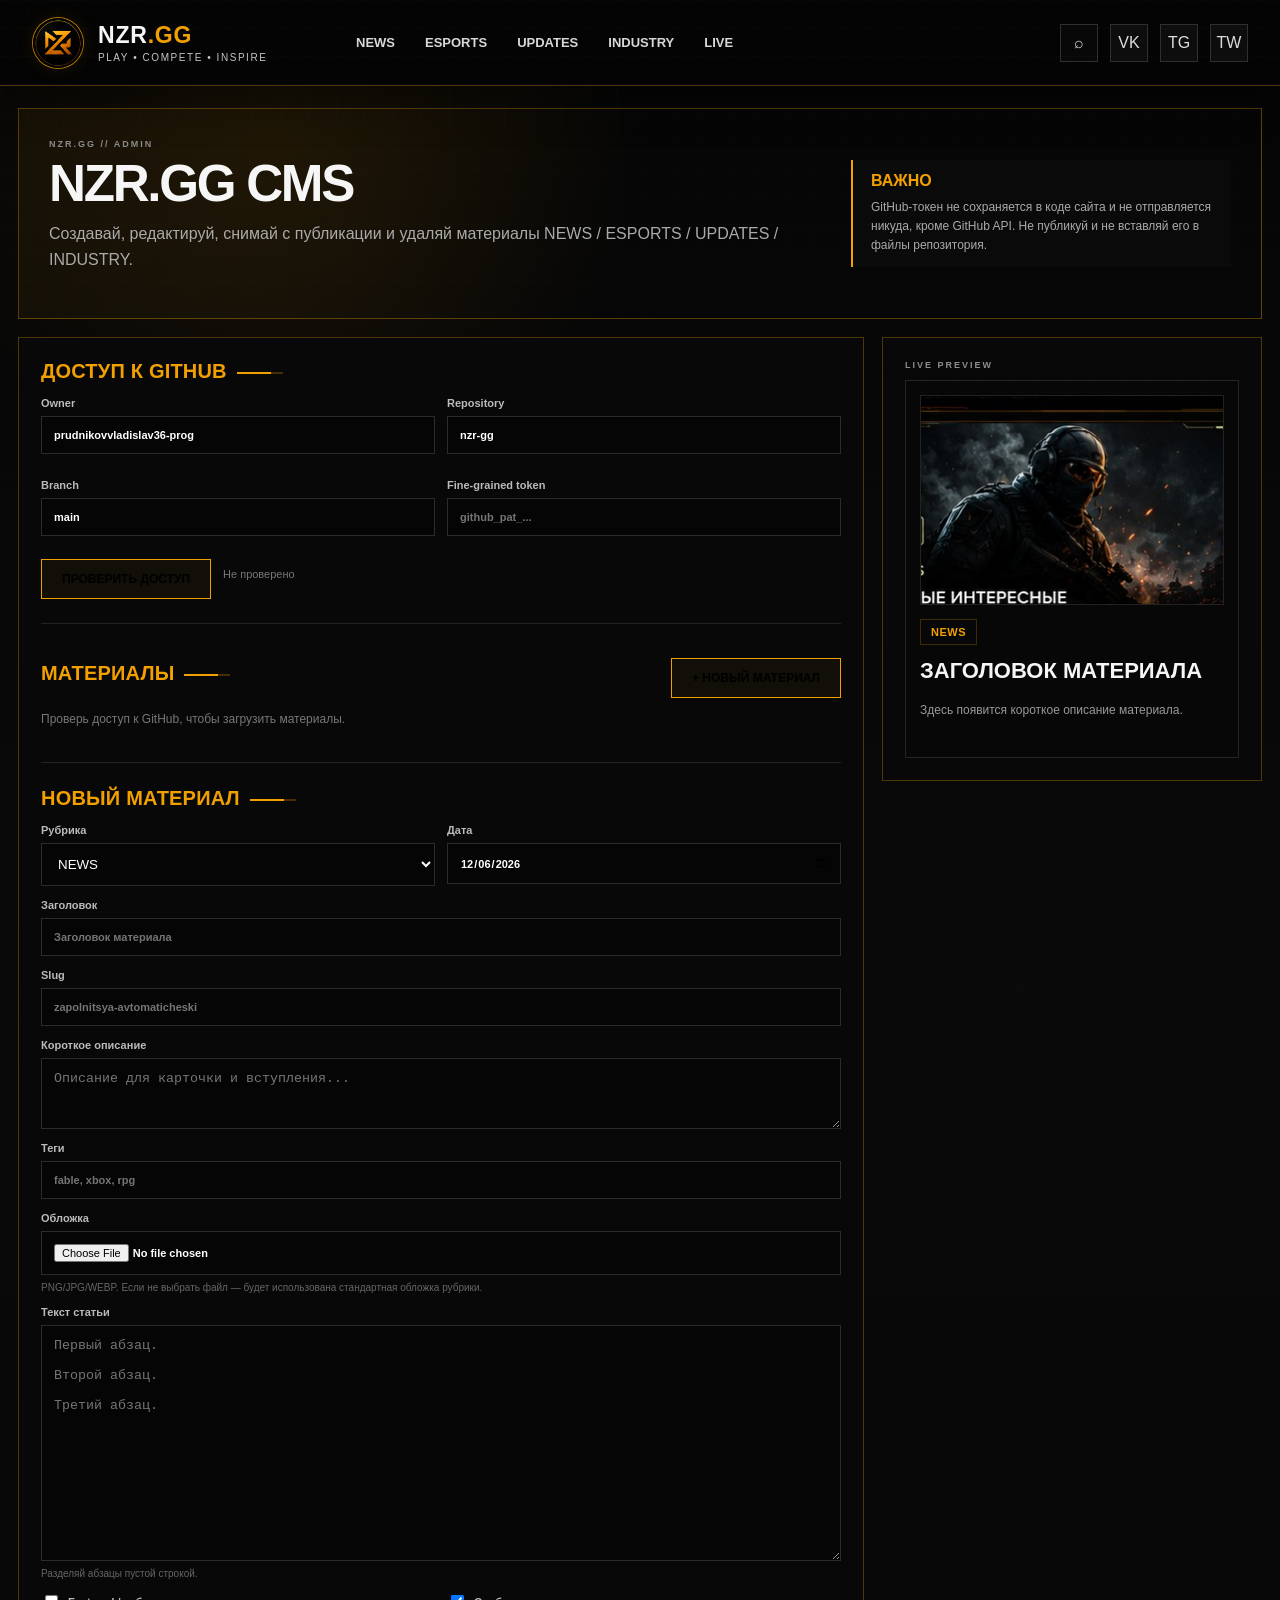
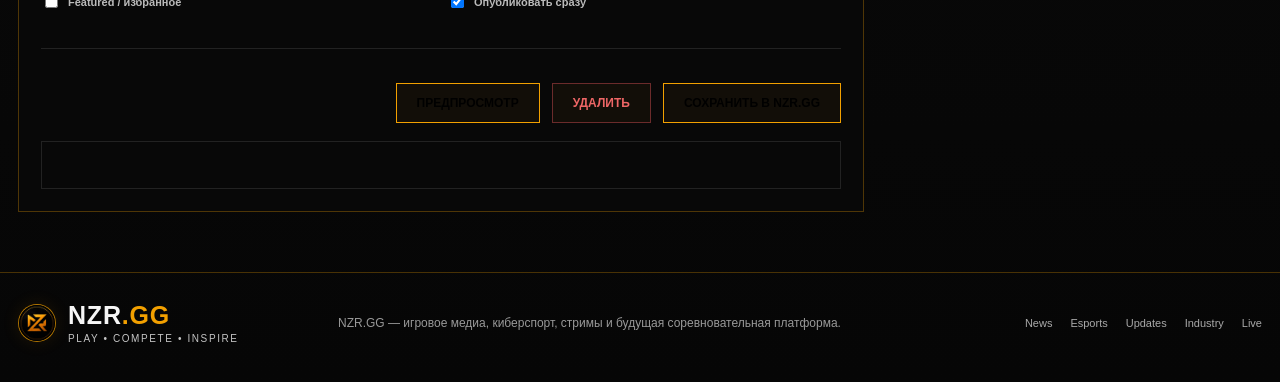
==== admin/index.html @ 124fdd37 "nzr-gg-site-v1.0" ====
<!doctype html>
<html lang="ru">
<head>
  <meta charset="utf-8">
  <meta name="viewport" content="width=device-width,initial-scale=1">
  <meta name="theme-color" content="#090909">
  <meta name="robots" content="noindex,nofollow">
  <title>NZR.GG Admin</title>
  <link rel="stylesheet" href="../styles.css?v=100">
</head>
<body class="admin-page" data-base=".." data-boot="site.js,admin.js">
  <div data-site-header></div>

  <main class="admin-shell shell">
    <section class="admin-hero">
      <div>
        <span class="eyebrow">NZR.GG // ADMIN</span>
        <h1>NZR.GG CMS</h1>
        <p>Создавай, редактируй, снимай с публикации и удаляй материалы NEWS / ESPORTS / UPDATES / INDUSTRY.</p>
      </div>
      <div class="admin-security">
        <strong>ВАЖНО</strong>
        <p>GitHub-токен не сохраняется в коде сайта и не отправляется никуда, кроме GitHub API. Не публикуй и не вставляй его в файлы репозитория.</p>
      </div>
    </section>

    <section class="admin-grid">
      <form class="admin-form" id="publishForm">
        <div class="admin-section">
          <div class="section-head"><h2>ДОСТУП К GITHUB</h2></div>
          <div class="form-grid cols-2">
            <label>Owner
              <input id="repoOwner" value="prudnikovvladislav36-prog" required>
            </label>
            <label>Repository
              <input id="repoName" value="nzr-gg" required>
            </label>
            <label>Branch
              <input id="repoBranch" value="main" required>
            </label>
            <label>Fine-grained token
              <input id="githubToken" type="password" autocomplete="off" placeholder="github_pat_..." required>
            </label>
          </div>
          <div class="admin-actions">
            <button type="button" class="btn" id="checkGithub">Проверить доступ</button>
            <span class="admin-status" id="githubStatus">Не проверено</span>
          </div>
        </div>

        <div class="admin-section admin-library" id="adminLibrary">
          <div class="section-head"><h2>МАТЕРИАЛЫ</h2><button type="button" class="btn" id="newArticle">+ Новый материал</button></div>
          <div class="cms-list" id="cmsList"><p class="cms-empty">Проверь доступ к GitHub, чтобы загрузить материалы.</p></div>
        </div>

        <div class="admin-section">
          <div class="section-head"><h2 id="editorHeading">НОВЫЙ МАТЕРИАЛ</h2><span class="admin-status" id="editStatus"></span></div>
          <div class="form-grid cols-2">
            <label>Рубрика
              <select id="category">
                <option value="news">NEWS</option>
                <option value="esports">ESPORTS</option>
                <option value="updates">UPDATES</option>
                <option value="industry">INDUSTRY</option>
              </select>
            </label>
            <label>Дата
              <input id="date" type="date" required>
            </label>
          </div>

          <label>Заголовок
            <input id="title" maxlength="180" placeholder="Заголовок материала" required>
          </label>

          <label>Slug
            <input id="slug" pattern="[a-z0-9-]+" placeholder="zapolnitsya-avtomaticheski" required>
          </label>

          <label>Короткое описание
            <textarea id="excerpt" rows="3" maxlength="420" placeholder="Описание для карточки и вступления..." required></textarea>
          </label>

          <label>Теги
            <input id="tags" placeholder="fable, xbox, rpg">
          </label>

          <label>Обложка
            <input id="cover" type="file" accept="image/png,image/jpeg,image/webp">
            <small>PNG/JPG/WEBP. Если не выбрать файл — будет использована стандартная обложка рубрики.</small>
          </label>

          <label>Текст статьи
            <textarea id="body" rows="14" placeholder="Первый абзац.

Второй абзац.

Третий абзац." required></textarea>
            <small>Разделяй абзацы пустой строкой.</small>
          </label>

          <div class="form-grid cols-2">
            <label class="check-label"><input id="featured" type="checkbox"> Featured / избранное</label>
            <label class="check-label"><input id="published" type="checkbox" checked> Опубликовать сразу</label>
          </div>
        </div>

        <div class="admin-actions publish-actions">
          <button type="button" class="btn" id="previewBtn">Предпросмотр</button>
          <button type="button" class="btn danger" id="deleteArticle" hidden>Удалить</button>
          <button type="submit" class="btn primary" id="saveArticle">Сохранить в NZR.GG</button>
        </div>
        <div class="publish-log" id="publishLog"></div>
      </form>

      <aside class="admin-preview">
        <span class="eyebrow">LIVE PREVIEW</span>
        <div class="preview-card">
          <div class="preview-image" id="previewImage"></div>
          <span class="kicker" id="previewCategory">NEWS</span>
          <h2 id="previewTitle">Заголовок материала</h2>
          <p id="previewExcerpt">Здесь появится короткое описание материала.</p>
          <div class="tag-row" id="previewTags"></div>
        </div>
      </aside>
    </section>
  </main>

  <div data-site-footer></div>

<script src="../boot.js?v=100"></script>
</body>
</html>
---- styles.css ----
*{box-sizing:border-box}
:root{
  --bg:#070707;
  --bg2:#0d0d0d;
  --panel:#0a0a0a;
  --line:#3c2a06;
  --gold:#f2a000;
  --gold2:#ffb31a;
  --text:#f6f6f6;
  --muted:#9b9b9b;
  --danger:#ff3030;
}
html{scroll-behavior:smooth}
body{
  margin:0;
  background:
    radial-gradient(circle at 22% 8%,rgba(242,160,0,.08),transparent 22rem),
    linear-gradient(180deg,#050505,#0a0a0a 50%,#060606);
  color:var(--text);
  font-family:Inter,Segoe UI,Arial,sans-serif;
  min-height:100vh;
}
body:before{
  content:"";
  position:fixed;inset:0;pointer-events:none;z-index:999;
  background-image:linear-gradient(rgba(255,255,255,.014) 1px,transparent 1px),linear-gradient(90deg,rgba(255,255,255,.012) 1px,transparent 1px);
  background-size:28px 28px;
  mask-image:linear-gradient(to bottom,black,transparent 88%);
}
a{color:inherit;text-decoration:none}
button,input{font:inherit}
.shell{max-width:1500px;margin:0 auto}
.site-header{
  height:86px;
  padding:0 32px;
  border-bottom:1px solid rgba(242,160,0,.22);
  display:flex;align-items:center;gap:34px;
  position:sticky;top:0;z-index:30;
  backdrop-filter:blur(16px);
  background:rgba(5,5,5,.88);
}
.brand{display:flex;align-items:center;gap:14px;min-width:290px}
.brand-mark{
  width:58px;height:58px;border:2px solid var(--gold);
  border-radius:50%;display:grid;place-items:center;
  font-weight:1000;font-style:italic;letter-spacing:-2px;color:var(--gold);
  box-shadow:0 0 30px rgba(242,160,0,.12),inset 0 0 20px rgba(242,160,0,.05);
}
.brand-copy{display:flex;flex-direction:column}
.brand-copy strong,.footer-brand strong{font-size:25px;letter-spacing:.8px}
.brand-copy strong span,.footer-brand strong span{color:var(--gold)}
.brand-copy small,.footer-brand small{font-size:10px;color:#c4c4c4;letter-spacing:1.6px;margin-top:3px}
.main-nav{display:flex;align-items:center;gap:30px;height:100%;font-weight:750;font-size:13px}
.main-nav a{height:100%;display:flex;align-items:center;position:relative;color:#d8d8d8}
.main-nav a:hover,.main-nav a.active{color:var(--gold)}
.main-nav a.active:after{content:"";position:absolute;bottom:0;left:0;right:0;height:2px;background:var(--gold);box-shadow:0 0 12px var(--gold)}
.main-nav em{font-style:normal;font-size:8px;border:1px solid var(--line);color:#9a8a6a;padding:2px 4px;margin-left:5px}
.header-actions{margin-left:auto;display:flex;align-items:center;gap:12px}
.icon-btn,.social,.menu-btn{
  background:#0d0d0d;border:1px solid #2f2f2f;color:#ddd;
  min-width:38px;height:38px;display:grid;place-items:center;
}
.icon-btn:hover,.social:hover{border-color:var(--gold);color:var(--gold)}
.menu-btn{display:none}
.hero{
  padding:18px;
  display:grid;grid-template-columns:1.1fr .9fr;gap:10px;
}
.hero-main,.story-card,.news-card,.panel{border:1px solid rgba(242,160,0,.35);background:#090909;position:relative;overflow:hidden}
.hero-main{min-height:470px}
.hero-art,.story-art,.thumb,.stream-preview{position:absolute;inset:0;background-size:cover;background-position:center}
.hero-art-main{
  background:
    radial-gradient(circle at 17% 40%,rgba(242,160,0,.30),transparent 18%),
    linear-gradient(110deg,#151515 10%,#090909 52%,rgba(242,160,0,.18)),
    repeating-linear-gradient(90deg,transparent 0 52px,rgba(242,160,0,.05) 53px 54px);
}
.hero-art-main:before{
  content:"";
  position:absolute;left:9%;top:14%;width:240px;height:300px;
  background:linear-gradient(150deg,#292929,#0d0d0d);
  clip-path:polygon(42% 0,65% 7%,80% 25%,75% 48%,95% 100%,0 100%,17% 52%,14% 25%);
  border:1px solid rgba(242,160,0,.15);
  filter:drop-shadow(0 0 28px rgba(242,160,0,.16));
}
.hero-overlay,.story-shade{
  position:absolute;inset:0;background:linear-gradient(90deg,rgba(3,3,3,.15),rgba(3,3,3,.72) 52%,rgba(3,3,3,.94));
}
.hero-content{position:relative;z-index:2;margin-left:34%;padding:78px 46px 40px 20px;max-width:670px}
.kicker{
  display:inline-flex;padding:6px 10px;border:1px solid var(--line);color:var(--gold);
  font-size:11px;font-weight:850;letter-spacing:.5px;margin-bottom:14px;
}
h1,h2,h3,h4,p{margin-top:0}
h1{font-size:clamp(35px,4.1vw,68px);line-height:.98;letter-spacing:-2.3px;text-transform:uppercase;margin-bottom:22px}
.hero-content p{color:#bcbcbc;line-height:1.65;max-width:580px}
.btn{
  display:inline-flex;align-items:center;justify-content:center;gap:18px;
  border:1px solid var(--gold);padding:12px 20px;margin-top:10px;
  background:rgba(242,160,0,.04);font-weight:800;font-size:12px;text-transform:uppercase;
}
.btn:hover{background:var(--gold);color:#090909}
.hero-grid{display:grid;grid-template-columns:1fr 1fr;gap:10px}
.story-card{min-height:230px}
.story-art{background:linear-gradient(135deg,#202020,#090909)}
.story-art-esports{background:radial-gradient(circle at 50% 28%,rgba(242,160,0,.45),transparent 22%),linear-gradient(140deg,#242424,#090909)}
.story-art-update{background:radial-gradient(circle at 67% 35%,rgba(255,63,0,.36),transparent 20%),linear-gradient(135deg,#25120c,#090909)}
.story-art-industry{background:radial-gradient(circle at 60% 45%,rgba(26,80,170,.38),transparent 24%),linear-gradient(135deg,#0c1524,#090909)}
.story-art-rpg{background:radial-gradient(circle at 70% 35%,rgba(160,170,140,.22),transparent 22%),linear-gradient(135deg,#171a12,#090909)}
.story-shade{background:linear-gradient(0deg,rgba(0,0,0,.96),rgba(0,0,0,.1) 70%)}
.story-copy{position:absolute;left:18px;right:18px;bottom:17px;z-index:2}
.story-copy h3{font-size:17px;line-height:1.2;text-transform:uppercase;margin:0}
.dashboard{padding:0 18px 16px;display:grid;grid-template-columns:1fr 460px;gap:10px}
.panel{padding:16px}
.section-head{display:flex;align-items:center;gap:10px;margin-bottom:16px}
.section-head h2{font-size:20px;color:var(--gold);letter-spacing:.5px;margin:0}
.section-head a{margin-left:auto;color:var(--gold);font-size:11px}
.slash{color:var(--gold)}
.live-grid{display:grid;grid-template-columns:1.25fr .75fr;gap:14px}
.stream-card{border:1px solid #242424;display:grid;grid-template-columns:44% 56%;min-height:220px}
.stream-preview{position:relative;background:radial-gradient(circle at 70% 50%,rgba(255,84,0,.42),transparent 18%),linear-gradient(135deg,#161616,#090909)}
.stream-glow{position:absolute;width:110px;height:170px;left:42%;top:14%;background:linear-gradient(#232323,#111);clip-path:polygon(40% 0,70% 12%,78% 45%,95% 100%,0 100%,15% 45%,20% 15%)}
.live-badge{position:absolute;z-index:2;left:10px;top:10px;background:var(--danger);padding:5px 8px;font-weight:900;font-size:10px}
.stream-copy{padding:26px}
.stream-copy h3{font-size:25px;margin-bottom:6px}
.stream-copy p,.stream-meta{color:#a7a7a7;font-size:13px}
.schedule h3,.esports-panel h4{font-size:12px;color:var(--gold);margin:4px 0 10px}
.schedule-row{display:grid;grid-template-columns:76px 1fr 20px;align-items:center;border-top:1px solid #262626;padding:13px 8px}
.schedule-row b{font-size:12px;font-weight:650;color:#bcbcbc}
.schedule-row span{display:flex;flex-direction:column}
.schedule-row strong{font-size:12px}
.schedule-row small{color:#7f7f7f;margin-top:3px}
.schedule-row i{color:var(--gold)}
.tabs{display:grid;grid-template-columns:repeat(3,1fr);gap:6px;margin-bottom:18px}
.tab,.filter{
  border:1px solid #2a2a2a;background:#0d0d0d;color:#9b9b9b;padding:10px 12px;
  font-weight:750;font-size:11px;
}
.tab.active,.filter.active,.tab:hover,.filter:hover{border-color:var(--gold);color:var(--gold)}
.match{display:grid;grid-template-columns:64px 1fr 36px 1fr;align-items:center;gap:8px;padding:17px 10px;border:1px solid #222;border-bottom:0;background:#0c0c0c}
.match time{font-size:11px;color:#a8a8a8}
.team{font-weight:900;text-align:center;font-size:12px}
.match b{color:#888;text-align:center;font-size:10px}
.btn.full{width:100%;margin-top:15px}
.latest{padding:0 18px 22px}
.latest-head{border-top:1px solid rgba(242,160,0,.22);padding-top:18px}
.filters{display:flex;gap:6px;margin-left:30px}
.news-grid{display:grid;grid-template-columns:repeat(4,1fr);gap:10px}
.news-card{min-height:340px;padding:210px 14px 14px;transition:.2s}
.news-card:hover{transform:translateY(-3px);border-color:var(--gold)}
.thumb{height:195px;bottom:auto;background:linear-gradient(135deg,#171717,#090909)}
.thumb-1{background:radial-gradient(circle at 60% 40%,rgba(76,98,134,.28),transparent 30%),linear-gradient(135deg,#10131a,#070707)}
.thumb-2{background:radial-gradient(circle at 50% 45%,rgba(42,66,220,.30),transparent 28%),linear-gradient(135deg,#0d1024,#070707)}
.thumb-3{background:radial-gradient(circle at 57% 44%,rgba(176,118,35,.30),transparent 28%),linear-gradient(135deg,#1b140b,#070707)}
.thumb-4{background:radial-gradient(circle at 52% 42%,rgba(100,120,140,.22),transparent 28%),linear-gradient(135deg,#11161b,#070707)}
.news-card h3{font-size:15px;line-height:1.32;text-transform:uppercase}
.meta{color:#777;font-size:11px;margin-top:16px}
.roadmap{
  margin-top:6px;margin-bottom:26px;padding:28px;
  border:1px solid rgba(242,160,0,.3);
  display:flex;align-items:center;gap:40px;
  background:linear-gradient(110deg,rgba(242,160,0,.06),transparent 45%);
}
.roadmap h2{font-size:28px;max-width:620px;margin-bottom:0}
.roadmap-items{margin-left:auto;display:flex;gap:18px;flex-wrap:wrap;justify-content:flex-end}
.roadmap-items span{border:1px solid #2d2d2d;padding:10px 12px;font-size:11px;color:#aaa}
.site-footer{
  border-top:1px solid rgba(242,160,0,.28);
  padding:28px 18px 38px;display:grid;grid-template-columns:280px 1fr auto;gap:40px;align-items:center;
}
.footer-brand{display:flex;gap:12px;align-items:center}
.brand-mark.small{width:50px;height:50px;font-size:12px}
.footer-brand>div:last-child{display:flex;flex-direction:column}
.site-footer p{margin:0;color:#999;font-size:12px}
.footer-links{display:flex;gap:18px;font-size:11px;color:#aaa}
.search-modal{position:fixed;inset:0;background:rgba(0,0,0,.83);z-index:100;display:none;place-items:center;padding:20px}
.search-modal.open{display:grid}
.search-box{width:min(680px,100%);background:#0a0a0a;border:1px solid var(--gold);padding:34px;position:relative}
.search-box input{width:100%;padding:15px;background:#080808;border:1px solid #333;color:white;margin:8px 0 12px;outline:none}
.search-box input:focus{border-color:var(--gold)}
.search-box p{color:#888;font-size:12px}
.close-search{position:absolute;right:12px;top:8px;border:0;background:none;color:white;font-size:28px;cursor:pointer}
.hidden-card{display:none}
@media(max-width:1180px){
  .main-nav{display:none;position:absolute;top:86px;left:0;right:0;height:auto;background:#080808;border-bottom:1px solid var(--line);padding:16px 28px;flex-wrap:wrap}
  .main-nav.open{display:flex}
  .main-nav a{height:auto;padding:9px 0}
  .main-nav a.active:after{display:none}
  .menu-btn{display:grid}
  .brand{min-width:auto}
  .dashboard{grid-template-columns:1fr}
}
@media(max-width:900px){
  .site-header{padding:0 16px;gap:14px}
  .brand-copy small{display:none}
  .header-actions .social{display:none}
  .hero{grid-template-columns:1fr}
  .hero-main{min-height:440px}
  .hero-content{margin-left:0;padding:140px 24px 30px;background:linear-gradient(0deg,rgba(0,0,0,.98),rgba(0,0,0,.18))}
  .hero-art-main:before{left:55%;opacity:.7}
  .news-grid{grid-template-columns:1fr 1fr}
  .site-footer{grid-template-columns:1fr}
}
@media(max-width:640px){
  .brand-mark{width:46px;height:46px;font-size:12px}
  .brand-copy strong{font-size:20px}
  .hero,.dashboard,.latest{padding-left:10px;padding-right:10px}
  .hero-grid{grid-template-columns:1fr}
  .story-card{min-height:185px}
  .hero-main{min-height:510px}
  .live-grid{grid-template-columns:1fr}
  .stream-card{grid-template-columns:1fr;min-height:420px}
  .stream-preview{position:relative;height:220px}
  .filters{width:100%;margin:12px 0 0;overflow:auto}
  .latest-head{display:block}
  .news-grid{grid-template-columns:1fr}
  .news-card{min-height:320px}
  .roadmap{margin:0 10px 20px;display:block}
  .roadmap-items{margin-top:18px;justify-content:flex-start}
  .site-footer{padding-left:14px;padding-right:14px}
}


/* v0.2 visual upgrade */
body{overflow-x:hidden}
.status-strip{
  max-width:1500px;margin:0 auto;padding:7px 18px;
  display:flex;justify-content:space-between;gap:20px;
  color:#6f6f6f;font-size:9px;letter-spacing:1.3px;
  border-bottom:1px solid rgba(242,160,0,.12)
}
.status-strip b{color:var(--gold)}
.wordmark{letter-spacing:.2px}
.eyebrow{
  display:block;color:#777;font-size:9px;letter-spacing:2px;
  margin-bottom:10px;font-weight:800
}
.hero-main,.story-card,.panel,.news-card,.roadmap{
  clip-path:polygon(0 0,calc(100% - 16px) 0,100% 16px,100% 100%,16px 100%,0 calc(100% - 16px))
}
.hero-main:before,.story-card:before,.panel:before,.news-card:before,.roadmap:before{
  content:"";position:absolute;inset:0;pointer-events:none;z-index:5;
  background:
    linear-gradient(var(--gold),var(--gold)) left 8px top 8px/28px 1px no-repeat,
    linear-gradient(var(--gold),var(--gold)) left 8px top 8px/1px 28px no-repeat,
    linear-gradient(var(--gold),var(--gold)) right 8px bottom 8px/28px 1px no-repeat,
    linear-gradient(var(--gold),var(--gold)) right 8px bottom 8px/1px 28px no-repeat;
  opacity:.25
}
.hero-art-main{
  background:#070707;
  overflow:hidden;
}
.hero-visual{
  position:absolute;inset:-4%;
  background-image:
    linear-gradient(90deg,rgba(0,0,0,.08) 0%,rgba(0,0,0,.18) 35%,rgba(0,0,0,.82) 68%,rgba(0,0,0,.94) 100%),
    url("assets/nzr-concept.png");
  background-size:cover;
  background-position:4% 28%;
  filter:saturate(.72) contrast(1.12) brightness(.72);
  transform:scale(1.03);
}
.hero-art-main:before{display:none}
.hero-overlay{
  background:
    linear-gradient(90deg,rgba(0,0,0,.05) 0%,rgba(0,0,0,.18) 34%,rgba(0,0,0,.84) 72%,rgba(0,0,0,.97)),
    linear-gradient(0deg,rgba(0,0,0,.45),transparent 45%);
}
.hero-content{margin-left:39%;padding-top:74px;max-width:720px}
.hero-content h1 em{font-style:normal;color:var(--gold)}
.hero-actions{display:flex;align-items:center;gap:22px;flex-wrap:wrap}
.hero-note{font-size:9px;color:#777;letter-spacing:1.4px}
.story-card{transition:.22s ease}
.story-card:hover{transform:translateY(-3px);border-color:var(--gold);box-shadow:0 8px 35px rgba(0,0,0,.45)}
.story-card:hover .story-art{transform:scale(1.035)}
.story-art{transition:.35s ease}
.story-art-esports{
 background:
 linear-gradient(0deg,rgba(0,0,0,.86),rgba(0,0,0,.12)),
 radial-gradient(circle at 52% 34%,rgba(242,160,0,.45),transparent 18%),
 linear-gradient(140deg,#2c2418,#070707);
}
.story-art-update{
 background:
 linear-gradient(0deg,rgba(0,0,0,.88),rgba(0,0,0,.12)),
 radial-gradient(circle at 67% 32%,rgba(238,82,20,.4),transparent 20%),
 linear-gradient(140deg,#2b130b,#070707);
}
.story-art-industry{
 background:
 linear-gradient(0deg,rgba(0,0,0,.9),rgba(0,0,0,.08)),
 radial-gradient(circle at 62% 42%,rgba(38,91,170,.4),transparent 24%),
 linear-gradient(140deg,#0b1627,#070707);
}
.story-art-rpg{
 background:
 linear-gradient(0deg,rgba(0,0,0,.92),rgba(0,0,0,.08)),
 radial-gradient(circle at 63% 32%,rgba(177,148,86,.27),transparent 24%),
 linear-gradient(140deg,#1b1a15,#070707);
}
.section-head h2{position:relative}
.section-head h2:after{
  content:"";display:inline-block;width:34px;height:2px;background:var(--gold);
  margin-left:10px;vertical-align:middle;box-shadow:12px 0 0 rgba(242,160,0,.25)
}
.stream-preview{
  background:
    linear-gradient(0deg,rgba(0,0,0,.82),rgba(0,0,0,.2)),
    radial-gradient(circle at 72% 49%,rgba(255,91,0,.55),transparent 14%),
    linear-gradient(135deg,#252525,#090909)
}
.stream-scan{
  position:absolute;inset:0;
  background:repeating-linear-gradient(0deg,transparent 0 5px,rgba(255,255,255,.018) 6px);
  mix-blend-mode:screen
}
.schedule-row,.match{transition:.18s}
.schedule-row:hover,.match:hover{background:#12100b;border-color:#3a2a08}
.news-card .thumb:after{
  content:"";position:absolute;inset:0;
  background:linear-gradient(0deg,rgba(0,0,0,.6),transparent 52%);
}
.news-card:hover .thumb{filter:brightness(1.13)}
.btn{position:relative;overflow:hidden}
.btn:after{
  content:"";position:absolute;top:0;bottom:0;left:-45px;width:25px;
  background:rgba(255,255,255,.18);transform:skewX(-24deg);transition:.35s
}
.btn:hover:after{left:110%}
.site-header{box-shadow:0 18px 40px rgba(0,0,0,.32)}
@media(max-width:900px){
 .status-strip{display:none}
 .hero-content{margin-left:0}
 .hero-visual{background-position:18% 30%;opacity:.7}
}

/* ===== NZR.GG v0.3 — CLEAN ART LAYERS ===== */
.hero-visual{display:none!important}
.hero-art-main{
  background-image:
    linear-gradient(90deg,rgba(0,0,0,.02) 0%,rgba(0,0,0,.16) 35%,rgba(0,0,0,.78) 68%,rgba(0,0,0,.96) 100%),
    url("assets/hero.jpg")!important;
  background-size:cover!important;
  background-position:center!important;
  filter:saturate(.92) contrast(1.08) brightness(.88);
}
.hero-overlay{
  background:
    linear-gradient(90deg,rgba(0,0,0,.02),rgba(0,0,0,.10) 38%,rgba(0,0,0,.80) 72%,rgba(0,0,0,.96)),
    linear-gradient(0deg,rgba(0,0,0,.38),transparent 48%)!important;
}
.hero-content{margin-left:44%;padding-top:62px;max-width:720px}
.hero-content h1{font-size:clamp(34px,3.45vw,58px);line-height:1.01}
.story-art-esports{background-image:linear-gradient(0deg,rgba(0,0,0,.92),rgba(0,0,0,.04) 72%),url("assets/esports.jpg")!important;background-size:cover!important;background-position:center!important}
.story-art-update{background-image:linear-gradient(0deg,rgba(0,0,0,.92),rgba(0,0,0,.04) 72%),url("assets/updates.jpg")!important;background-size:cover!important;background-position:center!important}
.story-art-industry{background-image:linear-gradient(0deg,rgba(0,0,0,.92),rgba(0,0,0,.04) 72%),url("assets/industry.jpg")!important;background-size:cover!important;background-position:center!important}
.story-art-rpg{background-image:linear-gradient(0deg,rgba(0,0,0,.92),rgba(0,0,0,.04) 72%),url("assets/news.jpg")!important;background-size:cover!important;background-position:center!important}
.stream-preview{
  background-image:linear-gradient(0deg,rgba(0,0,0,.45),rgba(0,0,0,.08)),url("assets/live.jpg")!important;
  background-size:cover!important;background-position:center!important;
}
.thumb-1{background-image:linear-gradient(0deg,rgba(0,0,0,.6),transparent),url("assets/news.jpg")!important;background-size:cover!important}
.thumb-2{background-image:linear-gradient(0deg,rgba(0,0,0,.6),transparent),url("assets/esports.jpg")!important;background-size:cover!important}
.thumb-3{background-image:linear-gradient(0deg,rgba(0,0,0,.6),transparent),url("assets/updates.jpg")!important;background-size:cover!important}
.thumb-4{background-image:linear-gradient(0deg,rgba(0,0,0,.6),transparent),url("assets/industry.jpg")!important;background-size:cover!important}
@media(max-width:900px){
  .hero-content{margin-left:0;padding-top:190px}
  .hero-art-main{background-position:34% center!important}
  .hero-overlay{background:linear-gradient(0deg,rgba(0,0,0,.98) 0%,rgba(0,0,0,.78) 48%,rgba(0,0,0,.08) 100%)!important}
}

/* ===== NZR.GG v0.4 — PRODUCTION VISUAL PASS ===== */
.brand-mark-img{
  overflow:hidden;padding:0;background:#050505;border-color:#d99200;
}
.brand-mark-img img{
  width:100%;height:100%;object-fit:cover;display:block;
  transform:scale(1.03);
}
.hero-main{min-height:430px}
.hero-art-main{
  background-image:url("assets/hero-clean.jpg")!important;
  background-size:cover!important;
  background-position:left center!important;
  filter:none!important;
}
.hero-overlay{
  background:
    linear-gradient(90deg,rgba(0,0,0,.04) 0%,rgba(0,0,0,.10) 34%,rgba(0,0,0,.72) 60%,rgba(0,0,0,.96) 88%),
    linear-gradient(0deg,rgba(0,0,0,.40),transparent 48%)!important;
}
.hero-content{
  margin-left:42%;
  padding:56px 48px 34px 18px;
  max-width:730px;
}
.hero-content h1{
  font-size:clamp(34px,3.15vw,54px);
  max-width:650px;
  letter-spacing:-1.7px;
}
.hero-content p{max-width:580px}
.stream-preview{
  background-image:
    linear-gradient(0deg,rgba(0,0,0,.52),rgba(0,0,0,.06)),
    url("assets/live-clean.jpg")!important;
  background-size:cover!important;
  background-position:center 42%!important;
}
.stream-glow{display:none!important}
.story-card{min-height:218px}
.hero-grid{gap:12px}
.dashboard{gap:12px}
.panel{background:linear-gradient(180deg,#0b0b0b,#070707)}
.site-header{
  background:rgba(5,5,5,.94);
  border-bottom-color:rgba(242,160,0,.32);
}
.wordmark{font-weight:900}
.news-card{background:linear-gradient(180deg,#0b0b0b,#080808)}
@media(max-width:900px){
  .hero-main{min-height:500px}
  .hero-content{
    margin-left:0;
    padding:235px 24px 28px;
    background:linear-gradient(0deg,rgba(0,0,0,.97) 0%,rgba(0,0,0,.74) 56%,rgba(0,0,0,.04) 100%);
  }
  .hero-overlay{background:linear-gradient(0deg,rgba(0,0,0,.97),rgba(0,0,0,.10) 72%)!important}
  .hero-art-main{background-position:18% center!important}
}

/* ===== NZR.GG v0.5 — BRAND & UI POLISH ===== */

/* Exact user-approved NZR emblem */
.brand-mark-img{
  width:52px;height:52px;border-radius:50%;
  border:1px solid rgba(242,160,0,.72);
  box-shadow:0 0 18px rgba(242,160,0,.10);
  background:#030303;
}
.brand-mark-img img{
  width:100%;height:100%;object-fit:cover;border-radius:50%;
  transform:none!important;
}
.brand-mark.small.brand-mark-img{width:38px;height:38px}

/* Cleaner header hierarchy */
.header-inner{min-height:76px}
.brand-copy strong{font-size:23px}
.brand-copy small{letter-spacing:1.55px}
.nav a{padding:29px 0 25px}
.icon-btn,.social-mini{
  background:rgba(255,255,255,.015);
  transition:border-color .18s ease,color .18s ease,background .18s ease;
}
.icon-btn:hover,.social-mini:hover{
  border-color:var(--gold);color:var(--gold);background:rgba(242,160,0,.05)
}

/* Make hero feel like one editorial composition rather than an image box */
.hero-main{min-height:445px}
.hero-art-main{
  background-position:8% center!important;
}
.hero-main:after{
  content:"";position:absolute;inset:0;pointer-events:none;z-index:2;
  background:
    linear-gradient(90deg,rgba(242,160,0,.12),transparent 1px) 0 0/92px 100%,
    linear-gradient(rgba(242,160,0,.06),transparent 1px) 0 0/100% 92px;
  opacity:.11;
}
.hero-content{z-index:4;margin-left:43%;padding-top:54px}
.hero-content h1{line-height:.98}
.hero-content p{font-size:14px;line-height:1.6;color:#b9b9b9}
.eyebrow{color:#8d8d8d}
.hero-note{color:#666}

/* Cards: stronger premium editorial treatment */
.story-card{
  border-color:rgba(242,160,0,.45);
  background:#070707;
}
.story-card:after{
  content:"";position:absolute;left:14px;right:14px;bottom:10px;height:1px;
  background:linear-gradient(90deg,var(--gold),transparent 65%);opacity:.20
}
.story-card h3{line-height:1.12}
.story-card:hover{box-shadow:0 12px 38px rgba(0,0,0,.55),0 0 0 1px rgba(242,160,0,.12) inset}

/* Dashboard alignment */
.dashboard{align-items:stretch}
.panel{border-color:rgba(242,160,0,.34)}
.section-head{margin-bottom:14px}
.section-head h2{letter-spacing:.2px}
.schedule-row,.match{min-height:52px}

/* Better live presentation */
.stream-card{min-height:208px}
.stream-preview{min-height:208px}
.stream-copy{padding:24px 22px}
.stream-copy h3{font-size:23px;margin-bottom:8px}

/* Remove visual noise from old logo asset if browser cached it */
.brand-mark:not(.brand-mark-img){background:none}

/* Responsive refinements */
@media(max-width:1100px){
  .nav{gap:24px}
  .hero-content{margin-left:40%}
}
@media(max-width:900px){
  .brand-mark-img{width:46px;height:46px}
  .hero-content{margin-left:0;padding:238px 24px 30px}
  .hero-content h1{font-size:clamp(34px,8vw,48px)}
}

/* ===== NZR.GG v0.6 — MEDIA STRUCTURE ===== */
.story-card,.news-card{display:block;color:inherit}
.category-hero{
  min-height:330px;margin-top:18px;border:1px solid rgba(242,160,0,.38);
  position:relative;background-size:cover;background-position:center;overflow:hidden;
  clip-path:polygon(0 0,calc(100% - 18px) 0,100% 18px,100% 100%,18px 100%,0 calc(100% - 18px));
}
.category-hero:after{
  content:"";position:absolute;inset:0;background:linear-gradient(90deg,rgba(0,0,0,.25),rgba(0,0,0,.84) 74%,rgba(0,0,0,.94))
}
.category-hero-copy{position:absolute;z-index:2;left:48px;bottom:42px;max-width:760px}
.category-hero h1{font-size:clamp(52px,7vw,90px);margin:0 0 10px;color:var(--gold)}
.category-hero p{font-size:17px;color:#bbb;margin:0}
.category-content{padding:32px 18px 48px}
.media-grid{display:grid;grid-template-columns:repeat(3,1fr);gap:14px}
.media-card{
  min-height:430px;border:1px solid rgba(242,160,0,.32);background:#090909;
  display:flex;flex-direction:column;transition:.22s;overflow:hidden;
  clip-path:polygon(0 0,calc(100% - 14px) 0,100% 14px,100% 100%,14px 100%,0 calc(100% - 14px))
}
.media-card:hover{transform:translateY(-4px);border-color:var(--gold)}
.media-card-image{height:220px;background-size:cover;background-position:center}
.media-card-body{padding:18px;display:flex;flex-direction:column;flex:1}
.media-card h2{font-size:22px;line-height:1.05;text-transform:uppercase}
.media-card p{color:#999;line-height:1.55;font-size:13px}
.media-card .meta{margin-top:auto}
.article-shell{padding:18px 18px 50px}
.article-hero{
  min-height:510px;border:1px solid rgba(242,160,0,.38);background-size:cover;background-position:center;
  position:relative;display:flex;align-items:flex-end;overflow:hidden;
  clip-path:polygon(0 0,calc(100% - 18px) 0,100% 18px,100% 100%,18px 100%,0 calc(100% - 18px))
}
.article-hero-copy{
  position:relative;z-index:2;padding:50px;max-width:980px;
  background:linear-gradient(90deg,rgba(0,0,0,.88),rgba(0,0,0,.30),transparent)
}
.article-hero h1{font-size:clamp(38px,5.2vw,72px);max-width:950px}
.article-hero p{font-size:17px;line-height:1.55;color:#c1c1c1;max-width:820px}
.article-meta{font-size:11px;color:#777;letter-spacing:.8px}
.article-layout{display:grid;grid-template-columns:minmax(0,850px) 320px;gap:48px;max-width:1230px;margin:42px auto}
.article-body{font-family:Georgia,"Times New Roman",serif;font-size:19px;line-height:1.82;color:#d7d7d7}
.article-body p{margin:0 0 26px}
.article-body blockquote{
  margin:36px 0;padding:24px 28px;border-left:3px solid var(--gold);
  background:rgba(242,160,0,.045);font-size:22px;color:#f0f0f0
}
.article-aside{border:1px solid #282828;padding:24px;height:max-content;position:sticky;top:110px;background:#090909}
.article-aside h3{font-size:24px}
.article-aside p{color:#999;line-height:1.6;font-size:13px}
.related{max-width:1230px;margin:0 auto}
.related-grid{display:grid;grid-template-columns:repeat(3,1fr);gap:12px}
.related-card{border:1px solid #282828;background:#090909;padding-bottom:16px}
.related-card:hover{border-color:var(--gold)}
.related-img{height:150px;background-size:cover;background-position:center;margin-bottom:14px}
.related-card span{color:var(--gold);font-size:10px;font-weight:900;padding:0 14px}
.related-card strong{display:block;padding:8px 14px 0;font-size:14px;line-height:1.3;text-transform:uppercase}
.search-results{margin-top:8px;display:grid;gap:6px}
.search-result{display:flex;flex-direction:column;padding:11px;border:1px solid #242424}
.search-result:hover{border-color:var(--gold)}
.search-result span{font-size:9px;color:var(--gold);font-weight:900}
.search-result strong{font-size:13px;margin-top:4px}
.search-empty{color:#777}
.site-header-inner{position:sticky}
@media(max-width:1000px){
 .media-grid{grid-template-columns:1fr 1fr}
 .article-layout{grid-template-columns:1fr}
 .article-aside{position:static}
}
@media(max-width:680px){
 .category-hero{min-height:270px}
 .category-hero-copy{left:24px;right:24px;bottom:28px}
 .category-hero h1{font-size:48px}
 .media-grid,.related-grid{grid-template-columns:1fr}
 .article-hero{min-height:560px}
 .article-hero-copy{padding:28px 22px}
 .article-hero h1{font-size:38px}
 .article-body{font-size:17px}
}

/* ===== NZR.GG v0.7 — CONTENT SYSTEM ===== */
.tag-row,.article-tags{display:flex;gap:7px;flex-wrap:wrap}
.tag-row{margin:10px 0 12px}
.tag-row span,.article-tags span{
  border:1px solid #2b2b2b;padding:5px 7px;color:#888;font:800 9px/1 Arial,sans-serif;text-transform:uppercase
}
.article-tags{margin-top:16px}
.article-tags span{border-color:rgba(242,160,0,.28);color:#c28b1a;background:rgba(242,160,0,.035)}
.copy-link{cursor:pointer;margin-bottom:8px;background:#0b0b0b;color:#fff}
.empty-state,.not-found{
  grid-column:1/-1;border:1px solid rgba(242,160,0,.28);padding:52px;min-height:260px;
  display:flex;flex-direction:column;justify-content:center;background:linear-gradient(135deg,rgba(242,160,0,.04),transparent)
}
.empty-state h2,.not-found h1{font-size:clamp(32px,5vw,62px);margin:8px 0}
.empty-state p,.not-found p{color:#8d8d8d;max-width:620px}
.not-found{margin-top:18px;min-height:560px}
.not-found .btn{width:max-content;margin-top:18px}

/* ===== NZR.GG v0.8 — ADMIN PUBLISHER ===== */
.admin-shell{padding:22px 18px 60px}
.admin-hero{
  border:1px solid rgba(242,160,0,.35);
  padding:30px;display:grid;grid-template-columns:1fr 380px;gap:34px;align-items:center;
  background:linear-gradient(120deg,rgba(242,160,0,.06),transparent 48%);
}
.admin-hero h1{font-size:clamp(34px,4vw,58px);margin:6px 0 12px}
.admin-hero>div>p{color:#aaa;line-height:1.6}
.admin-security{border-left:2px solid var(--gold);padding:12px 18px;background:#0a0a0a}
.admin-security strong{color:var(--gold)}
.admin-security p{font-size:12px!important;margin:8px 0 0!important}
.admin-grid{display:grid;grid-template-columns:minmax(0,1fr) 380px;gap:18px;margin-top:18px}
.admin-form,.admin-preview{border:1px solid rgba(242,160,0,.3);background:#080808;padding:22px}
.admin-section{padding-bottom:24px;margin-bottom:24px;border-bottom:1px solid #222}
.form-grid{display:grid;gap:12px}
.form-grid.cols-2{grid-template-columns:1fr 1fr}
.admin-form label{display:flex;flex-direction:column;gap:7px;color:#bbb;font-size:11px;font-weight:800;margin-bottom:13px}
.admin-form input,.admin-form textarea,.admin-form select{
  width:100%;background:#050505;border:1px solid #2b2b2b;color:#fff;padding:12px;outline:none
}
.admin-form input:focus,.admin-form textarea:focus,.admin-form select:focus{border-color:var(--gold)}
.admin-form small{font-size:10px;color:#666;font-weight:400}
.check-label{flex-direction:row!important;align-items:center!important}
.check-label input{width:auto}
.admin-actions{display:flex;align-items:center;gap:12px;flex-wrap:wrap}
.publish-actions{justify-content:flex-end}
.admin-status{font-size:11px;color:#777}
.admin-status.ok{color:#58b778}
.admin-status.error{color:#e45a5a}
.admin-preview{height:max-content;position:sticky;top:104px}
.preview-card{border:1px solid #242424;background:#070707;padding:14px;margin-top:10px}
.preview-image{height:210px;background-size:cover;background-position:center;margin-bottom:14px;border:1px solid #222}
.preview-card h2{font-size:22px;line-height:1.05;text-transform:uppercase}
.preview-card p{font-size:12px;color:#999;line-height:1.5}
.publish-log{margin-top:18px;border:1px solid #222;padding:14px;color:#888;font-size:12px;min-height:48px}
.publish-log.success{border-color:#315f3e;color:#8ed0a2}
.publish-log.error{border-color:#713333;color:#e58787}
.publish-log code{color:var(--gold)}
.admin-page .site-footer{margin-top:0}
@media(max-width:1000px){
  .admin-hero,.admin-grid{grid-template-columns:1fr}
  .admin-preview{position:static}
}
@media(max-width:650px){
  .form-grid.cols-2{grid-template-columns:1fr}
  .admin-hero{padding:22px}
  .admin-form,.admin-preview{padding:14px}
}
/* v1.0 CMS */
.cms-list{display:grid;gap:8px;margin-top:12px}
.cms-item{display:grid;grid-template-columns:minmax(0,1fr) auto;gap:12px;align-items:center;border:1px solid #242424;background:#0b0b0b;padding:12px 14px;cursor:pointer}
.cms-item:hover,.cms-item.active{border-color:var(--gold);background:#0e0d09}
.cms-item strong{display:block;color:#eee;font-size:13px;margin:4px 0}.cms-item small{color:#777}.cms-badges{display:flex;gap:5px;flex-wrap:wrap;margin-top:5px}.cms-badge{font-size:9px;border:1px solid #333;padding:3px 5px;color:#999}.cms-badge.live{color:#62c881;border-color:#315b3f}.cms-badge.draft{color:#e9a8a8;border-color:#663838}.cms-badge.featured{color:var(--gold);border-color:#73510d}.cms-empty{color:#777;font-size:12px}.btn.danger{border-color:#6b2b2b;color:#e66}.btn.danger:hover{background:#351313}.admin-library .section-head{align-items:center}.admin-library .section-head .btn{margin-left:auto}
.hero-main .hero-art-main{transition:background-image .2s ease}.hero-content h1{max-width:760px}.hero-note:empty{display:none}
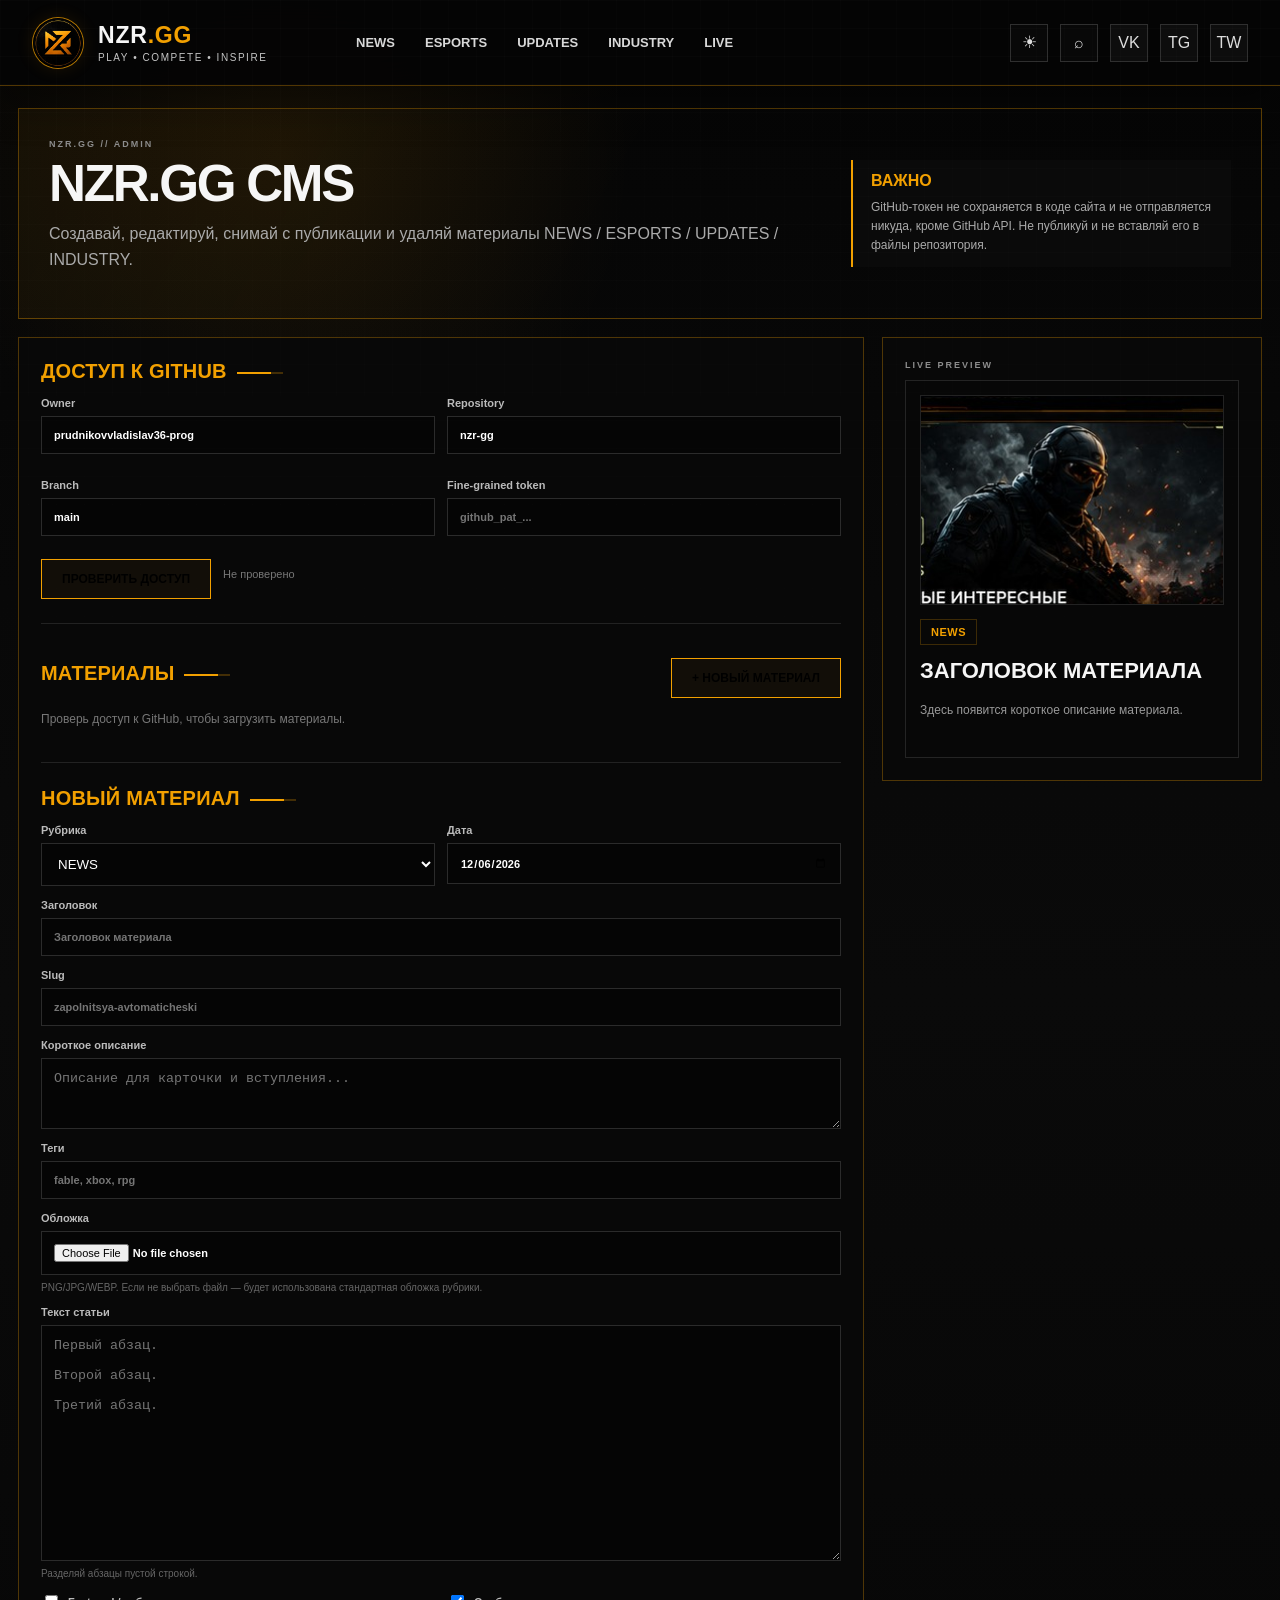
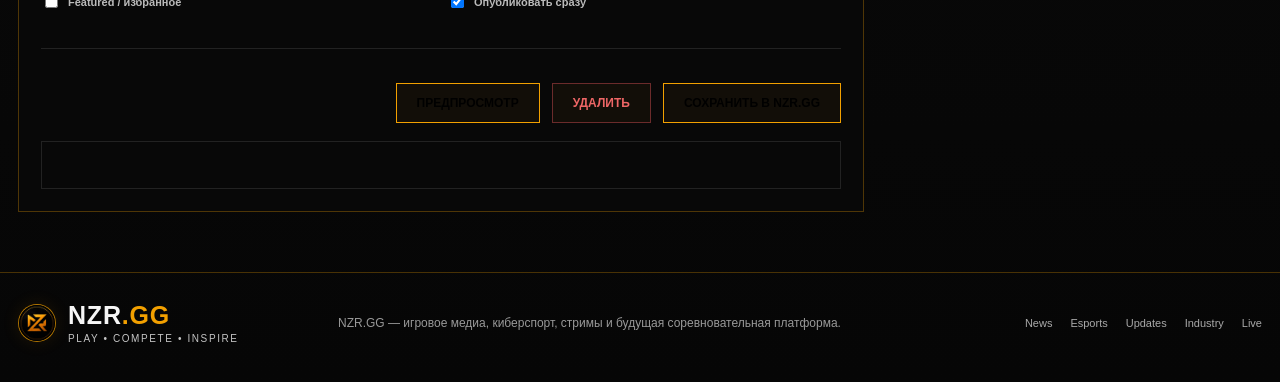
==== commit 13314915: "nzr-gg-site-v1.4" ====
--- a/admin/index.html
+++ b/admin/index.html
@@ -6,7 +6,8 @@
   <meta name="theme-color" content="#090909">
   <meta name="robots" content="noindex,nofollow">
   <title>NZR.GG Admin</title>
-  <link rel="stylesheet" href="../styles.css?v=100">
+  <script src="../theme.js?v=140"></script>
+<link rel="stylesheet" href="../styles.css?v=140">
 </head>
 <body class="admin-page" data-base=".." data-boot="site.js,admin.js">
   <div data-site-header></div>
@@ -128,6 +129,6 @@
 
   <div data-site-footer></div>
 
-<script src="../boot.js?v=100"></script>
+<script src="../boot.js?v=140"></script>
 </body>
 </html>
--- a/styles.css
+++ b/styles.css
@@ -667,3 +667,125 @@
 .cms-item:hover,.cms-item.active{border-color:var(--gold);background:#0e0d09}
 .cms-item strong{display:block;color:#eee;font-size:13px;margin:4px 0}.cms-item small{color:#777}.cms-badges{display:flex;gap:5px;flex-wrap:wrap;margin-top:5px}.cms-badge{font-size:9px;border:1px solid #333;padding:3px 5px;color:#999}.cms-badge.live{color:#62c881;border-color:#315b3f}.cms-badge.draft{color:#e9a8a8;border-color:#663838}.cms-badge.featured{color:var(--gold);border-color:#73510d}.cms-empty{color:#777;font-size:12px}.btn.danger{border-color:#6b2b2b;color:#e66}.btn.danger:hover{background:#351313}.admin-library .section-head{align-items:center}.admin-library .section-head .btn{margin-left:auto}
 .hero-main .hero-art-main{transition:background-image .2s ease}.hero-content h1{max-width:760px}.hero-note:empty{display:none}
+
+/* v1.1 — real-content polish */
+.offline-badge{background:#242424!important;color:#bdbdbd!important;border:1px solid #555}
+.event-row{grid-template-columns:72px 1fr 28px 1fr}
+.article-source{margin-top:34px;padding:18px 20px;border:1px solid #2b2b2b;border-left:2px solid var(--gold);background:#0b0b0b;font-family:Arial,sans-serif;display:flex;align-items:center;gap:18px}
+.article-source span{font-size:10px;letter-spacing:.18em;color:#777;font-weight:900}
+.article-source a{color:var(--gold);font-size:13px;font-weight:900;text-transform:uppercase}
+.search-results{margin-top:14px;display:grid;gap:8px;max-height:360px;overflow:auto}
+.search-results a{display:grid;gap:5px;padding:12px;border:1px solid #292929;background:#0a0a0a}
+.search-results a:hover{border-color:var(--gold)}
+.search-results span{font-size:9px;color:var(--gold);font-weight:900}
+.search-results strong{font-size:13px;line-height:1.3}
+
+
+/* ===== NZR.GG v1.3 — IMAGE / HERO FIX ===== */
+/* Dynamic article art must win over legacy demo backgrounds. */
+.hero-art-main,
+.story-art-esports,.story-art-update,.story-art-industry,.story-art-rpg{
+  background-repeat:no-repeat!important;
+  background-size:cover!important;
+  background-position:center!important;
+}
+.hero-main{min-height:500px}
+.hero-art-main{filter:none!important}
+.hero-overlay{
+  background:linear-gradient(90deg,rgba(0,0,0,.10) 0%,rgba(0,0,0,.16) 42%,rgba(0,0,0,.78) 70%,rgba(0,0,0,.96) 100%),linear-gradient(0deg,rgba(0,0,0,.34),transparent 55%)!important;
+}
+.hero-content{margin-left:44%;padding-top:64px}
+
+/* Article/category thumbnails use wide 16:9 web covers, so no poster text gets chopped. */
+.media-card-image,.thumb,.related-img,.story-art{
+  background-size:cover!important;
+  background-position:center center!important;
+  image-rendering:auto;
+}
+.media-card-image{height:245px}
+.news-card .thumb{height:205px}
+
+/* Article hero keeps a cinematic 16:9 composition instead of an overly tall crop. */
+.article-hero{
+  min-height:0!important;
+  aspect-ratio:16/9;
+  background-size:cover!important;
+  background-position:center!important;
+}
+.article-hero-copy{
+  align-self:flex-end;
+  max-width:1000px;
+  padding:42px 46px;
+}
+.article-hero h1{font-size:clamp(34px,4.6vw,64px)}
+
+@media(max-width:900px){
+  .hero-art-main{background-position:center!important}
+  .hero-content{margin-left:0;padding:250px 24px 28px;background:linear-gradient(0deg,rgba(0,0,0,.97),rgba(0,0,0,.62) 56%,transparent 100%)}
+  .article-hero{aspect-ratio:auto;min-height:520px!important}
+}
+
+/* ===== NZR.GG v1.4 — EDITORIAL ARTICLE + THEME ===== */
+:root[data-theme="light"]{
+  --bg:#f2efe8;--bg2:#ebe7de;--panel:#faf8f3;--line:#b7831d;--text:#171717;--muted:#66635e;
+}
+:root[data-theme="light"] body{
+  background:radial-gradient(circle at 22% 8%,rgba(184,122,0,.10),transparent 22rem),linear-gradient(180deg,#f7f4ee,#eeeae2 52%,#f6f3ed);
+  color:var(--text);
+}
+:root[data-theme="light"] body:before{opacity:.32}
+:root[data-theme="light"] .site-header{background:rgba(247,244,238,.92);border-bottom-color:rgba(184,122,0,.28)}
+:root[data-theme="light"] .main-nav a{color:#3f3d39}
+:root[data-theme="light"] .icon-btn,:root[data-theme="light"] .social,:root[data-theme="light"] .menu-btn,
+:root[data-theme="light"] .panel,:root[data-theme="light"] .news-card,:root[data-theme="light"] .story-card,
+:root[data-theme="light"] .media-card,:root[data-theme="light"] .article-aside,:root[data-theme="light"] .related-card,
+:root[data-theme="light"] .search-box,:root[data-theme="light"] .search-result{background:#faf8f3;color:#1b1b1b;border-color:#d3cec4}
+:root[data-theme="light"] .article-body{color:#292826}
+:root[data-theme="light"] .article-lead,:root[data-theme="light"] .article-aside p,:root[data-theme="light"] .site-footer p{color:#68645e}
+:root[data-theme="light"] .article-body blockquote{color:#23211f;background:#ebe4d6}
+:root[data-theme="light"] .article-source{background:#f7f3eb;border-color:#d6d0c5}
+:root[data-theme="light"] .article-cover-frame{background:#e3ded5}
+:root[data-theme="light"] .tab,:root[data-theme="light"] .filter{background:#f4f0e8;color:#5f5b55;border-color:#cbc5ba}
+:root[data-theme="light"] .search-box input{background:#fff;color:#161616;border-color:#c9c3b9}
+:root[data-theme="light"] .close-search{color:#222}
+:root[data-theme="light"] .search-modal{background:rgba(35,32,27,.54)}
+.theme-toggle{font-size:17px;line-height:1;cursor:pointer}
+
+/* Categories remain readable in site UI, but are no longer duplicated inside article/list cards. */
+.news-card{padding-top:220px}
+.news-card>.kicker{display:none}
+.media-card-body>.kicker{display:none}
+.media-card-image,.news-card .thumb,.related-img{background-position:center 62%!important}
+
+/* New article hierarchy: text first, clean cover second. */
+.article-shell-v14{padding-top:0}
+.article-heading{max-width:1180px;margin:0 auto;padding:54px 0 30px}
+.article-breadcrumbs{display:flex;gap:9px;align-items:center;color:#6f6f6f;font-size:10px;font-weight:800;letter-spacing:.09em;text-transform:uppercase;margin-bottom:30px}
+.article-breadcrumbs a:first-child{color:var(--gold)}
+.article-section{display:inline-flex;border-left:3px solid var(--gold);padding:3px 0 3px 12px;color:var(--gold);font-size:11px;font-weight:950;letter-spacing:.1em;margin-bottom:18px}
+.article-heading h1{font-size:clamp(42px,5.2vw,76px);line-height:.98;letter-spacing:-2.7px;max-width:1100px;margin:0 0 22px;text-transform:uppercase}
+.article-lead{font-size:clamp(17px,1.55vw,21px);line-height:1.58;color:#bdbdbd;max-width:870px;margin-bottom:21px}
+.article-meta-row{display:flex;align-items:center;gap:22px;flex-wrap:wrap;border-top:1px solid #242424;padding-top:16px}
+.article-meta-row .article-tags{margin-top:0}
+.article-cover-frame{max-width:1280px;margin:0 auto 48px;background:#080808;border:1px solid rgba(242,160,0,.25);overflow:hidden;aspect-ratio:16/9}
+.article-cover{width:100%;height:100%;display:block;object-fit:cover;object-position:center 56%;image-rendering:auto}
+.article-layout-v14{grid-template-columns:minmax(0,800px) 280px;gap:64px;max-width:1144px;margin:0 auto 56px;align-items:start}
+.article-column{min-width:0}
+.article-body{font-family:Inter,"Segoe UI",Arial,sans-serif;font-size:19px;line-height:1.78;color:#d9d9d9;letter-spacing:.002em}
+.article-body p{margin:0 0 28px}
+.article-body blockquote{font-family:Inter,"Segoe UI",Arial,sans-serif;margin:38px 0;padding:22px 24px;border-left:2px solid var(--gold);background:rgba(242,160,0,.055);font-size:20px;line-height:1.65;font-weight:650;color:#f1f1f1}
+.article-aside-v14{padding:22px;top:108px}
+.article-aside-v14 h3{font-size:21px;margin:8px 0 12px}
+.article-aside-v14 .aside-rule{height:1px;background:#282828;margin:22px 0}
+.article-aside-v14 strong{display:block;font-size:14px;letter-spacing:.08em}.article-aside-v14 small{display:block;color:#777;margin-top:5px;font-size:9px;letter-spacing:.12em}
+.article-share-row{display:flex;gap:10px;flex-wrap:wrap;margin-top:28px;padding-top:22px;border-top:1px solid #242424}
+.article-share-row .btn{margin-top:0}
+.related-card{overflow:hidden;padding-bottom:15px}.related-card strong{padding:12px 14px 0}.related-card small{display:block;padding:9px 14px 0;color:#707070;font-size:10px}.related-card>span{display:none}
+.related-img{height:175px;margin-bottom:0}
+
+@media(max-width:1000px){
+  .article-heading{padding:38px 18px 24px}.article-cover-frame{margin-left:18px;margin-right:18px}.article-layout-v14{grid-template-columns:1fr;gap:28px;padding:0 18px}.article-aside-v14{position:static}.article-heading h1{font-size:clamp(38px,7vw,62px)}
+}
+@media(max-width:680px){
+  .article-heading{padding-top:28px}.article-heading h1{font-size:38px;letter-spacing:-1.4px}.article-lead{font-size:16px}.article-cover-frame{aspect-ratio:4/3;margin-bottom:32px}.article-cover{object-position:center}.article-body{font-size:17px;line-height:1.72}.article-body blockquote{font-size:18px}.article-meta-row{align-items:flex-start;flex-direction:column;gap:10px}
+}
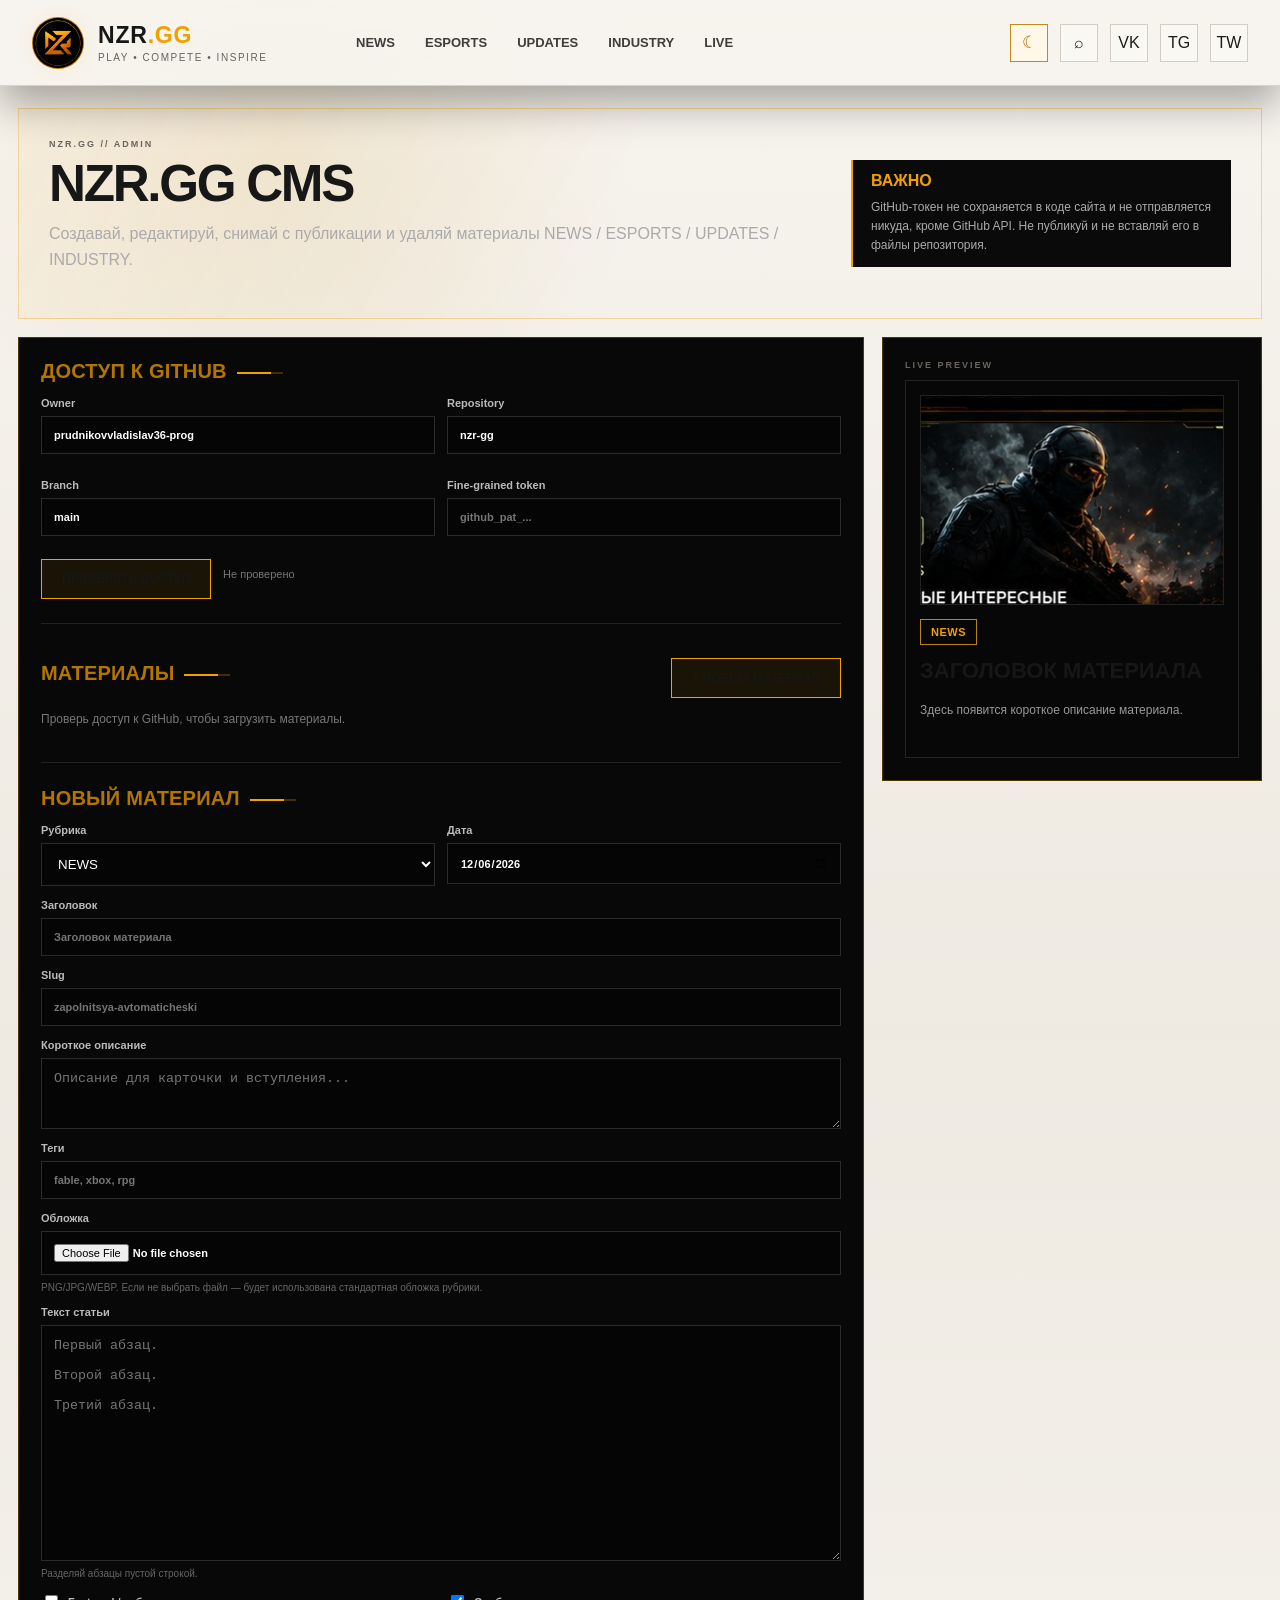
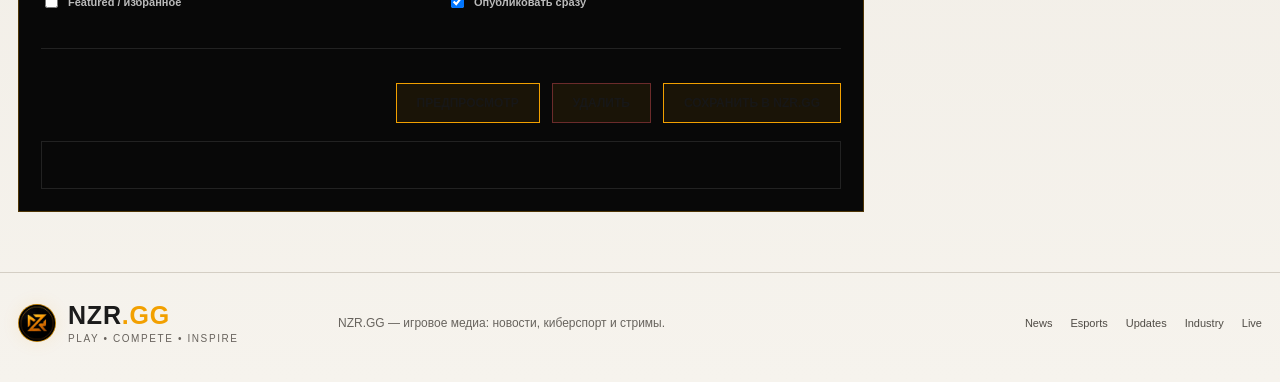
==== commit 8bf5c40b: "nzr-gg-site-v1.6" ====
--- a/admin/index.html
+++ b/admin/index.html
@@ -6,8 +6,8 @@
   <meta name="theme-color" content="#090909">
   <meta name="robots" content="noindex,nofollow">
   <title>NZR.GG Admin</title>
-  <script src="../theme.js?v=140"></script>
-<link rel="stylesheet" href="../styles.css?v=140">
+  <script src="../theme.js?v=160"></script>
+<link rel="stylesheet" href="../styles.css?v=160">
 </head>
 <body class="admin-page" data-base=".." data-boot="site.js,admin.js">
   <div data-site-header></div>
@@ -129,6 +129,6 @@
 
   <div data-site-footer></div>
 
-<script src="../boot.js?v=140"></script>
+<script src="../boot.js?v=160"></script>
 </body>
 </html>
--- a/styles.css
+++ b/styles.css
@@ -789,3 +789,96 @@
 @media(max-width:680px){
   .article-heading{padding-top:28px}.article-heading h1{font-size:38px;letter-spacing:-1.4px}.article-lead{font-size:16px}.article-cover-frame{aspect-ratio:4/3;margin-bottom:32px}.article-cover{object-position:center}.article-body{font-size:17px;line-height:1.72}.article-body blockquote{font-size:18px}.article-meta-row{align-items:flex-start;flex-direction:column;gap:10px}
 }
+
+/* ===== NZR.GG v1.5 — CLEAN COVERS + REAL THEME TOGGLE ===== */
+/* Story cards no longer duplicate category labels on top of the artwork. */
+.story-copy .kicker{display:none!important}
+.story-copy{bottom:18px}
+
+/* Clean 16:9 art is the single image source across cards and articles. */
+.story-art,.news-card .thumb,.media-card-image,.related-img{background-size:cover!important;background-position:center!important}
+.article-cover{object-position:center!important}
+
+/* Light theme: switch the whole surface system, not only the header. */
+:root[data-theme="light"] .status-strip,
+:root[data-theme="light"] .hero-main,
+:root[data-theme="light"] .stream-card,
+:root[data-theme="light"] .event-row,
+:root[data-theme="light"] .latest-list li,
+:root[data-theme="light"] .article-heading,
+:root[data-theme="light"] .article-layout,
+:root[data-theme="light"] .article-layout-v14,
+:root[data-theme="light"] .site-footer{color:#1b1b1b}
+:root[data-theme="light"] .hero-main{background:#f7f4ee}
+:root[data-theme="light"] .hero-overlay{background:linear-gradient(90deg,rgba(247,244,238,.04),rgba(247,244,238,.62) 52%,rgba(247,244,238,.96))}
+:root[data-theme="light"] .story-shade{background:linear-gradient(0deg,rgba(250,248,243,.94),rgba(250,248,243,.04) 72%)}
+:root[data-theme="light"] .story-copy h3{color:#171717;text-shadow:0 1px 0 rgba(255,255,255,.55)}
+:root[data-theme="light"] .hero-content h1{color:#171717}
+:root[data-theme="light"] .hero-content p{color:#514e49}
+:root[data-theme="light"] .eyebrow,:root[data-theme="light"] .hero-note,:root[data-theme="light"] .meta{color:#6a655e}
+:root[data-theme="light"] .status-strip{border-color:#d8c8aa;color:#77716a}
+:root[data-theme="light"] .status-strip b{color:#b27600}
+:root[data-theme="light"] .stream-card,:root[data-theme="light"] .event-row{border-color:#d4cec4;background:#faf8f3}
+:root[data-theme="light"] .latest-list li{border-color:#d4cec4}
+:root[data-theme="light"] .site-footer{border-color:#d4cec4}
+:root[data-theme="light"] .site-footer a{color:#4f4b45}
+:root[data-theme="light"] .brand-copy small,:root[data-theme="light"] .footer-brand small{color:#68635d}
+:root[data-theme="light"] .section-head h2,:root[data-theme="light"] .section-head a{color:#b27600}
+:root[data-theme="light"] .btn{color:#171717;background:rgba(242,160,0,.08)}
+:root[data-theme="light"] .btn:hover{background:var(--gold);color:#111}
+:root[data-theme="light"] .article-meta-row{border-color:#d3cec4}
+:root[data-theme="light"] .article-heading h1{color:#171717}
+:root[data-theme="light"] .article-breadcrumbs{color:#77716a}
+:root[data-theme="light"] .article-section{color:#b27600;border-color:#b27600}
+:root[data-theme="light"] .article-aside-v14 .aside-rule{background:#d6d0c5}
+:root[data-theme="light"] .tag-row span,:root[data-theme="light"] .article-tags span{background:#eee9df;color:#4c4944;border-color:#cfc7ba}
+
+/* Theme button has a visible selected state. */
+.theme-toggle{transition:background .18s ease,color .18s ease,border-color .18s ease}
+:root[data-theme="light"] .theme-toggle{background:#fff8e9!important;color:#a86d00!important;border-color:#c48a18!important}
+
+/* ===== NZR.GG v1.6 — CONTENT & POLISH ===== */
+/* Keep editorial artwork untouched: no category/title text is baked into image assets. */
+.hero-art-main,.story-art,.thumb,.media-card-image,.related-img,.article-cover{
+  image-rendering:auto!important;
+  filter:none!important;
+}
+
+/* Light mode keeps imagery cinematic while the surrounding UI becomes light. */
+:root[data-theme="light"] .hero-overlay{
+  background:linear-gradient(90deg,rgba(0,0,0,.08) 0%,rgba(0,0,0,.18) 36%,rgba(0,0,0,.80) 68%,rgba(0,0,0,.96) 100%),linear-gradient(0deg,rgba(0,0,0,.38),transparent 54%)!important;
+}
+:root[data-theme="light"] .hero-content h1{color:#fff!important;text-shadow:none!important}
+:root[data-theme="light"] .hero-content p{color:#d7d7d7!important}
+:root[data-theme="light"] .hero-content .eyebrow,:root[data-theme="light"] .hero-content .hero-note{color:#a9a9a9!important}
+:root[data-theme="light"] .hero-content .btn{color:#fff!important;background:rgba(0,0,0,.36)!important}
+:root[data-theme="light"] .hero-content .btn:hover{color:#090909!important;background:var(--gold)!important}
+:root[data-theme="light"] .story-shade{background:linear-gradient(0deg,rgba(0,0,0,.93),rgba(0,0,0,.04) 72%)!important}
+:root[data-theme="light"] .story-copy h3{color:#fff!important;text-shadow:0 2px 10px rgba(0,0,0,.55)!important}
+:root[data-theme="light"] .story-card{background:#111!important}
+:root[data-theme="light"] .news-card .thumb:after{background:linear-gradient(0deg,rgba(0,0,0,.42),transparent 52%)!important}
+
+/* Article actions are visually equal. */
+.article-share-row{display:grid!important;grid-template-columns:repeat(2,minmax(0,230px));gap:10px!important}
+.article-share-row .btn{width:100%;min-height:42px;margin:0!important;padding:12px 18px!important;white-space:nowrap}
+
+/* Cleaner related cards and category cards. */
+.related-card strong{line-height:1.24}
+.media-card-image,.news-card .thumb,.related-img,.story-art{aspect-ratio:16/9;background-position:center!important}
+.media-card-image{height:auto!important}
+.news-card{padding-top:0!important;display:flex;flex-direction:column}
+.news-card .thumb{position:relative!important;inset:auto!important;width:100%;height:auto!important;min-height:0!important;aspect-ratio:16/9}
+.news-card h3{padding:16px 16px 0;margin-bottom:10px}
+.news-card .meta{padding:0 16px 16px}
+
+/* The new images have no text, so use calmer crops on article pages. */
+.article-cover-frame{max-width:1280px;aspect-ratio:16/9;background:#0a0a0a}
+.article-cover{object-fit:cover!important;object-position:center!important}
+
+/* Footer no longer advertises speculative future products. */
+.site-footer p{max-width:560px}
+
+@media(max-width:680px){
+  .article-share-row{grid-template-columns:1fr!important}
+  .article-share-row .btn{white-space:normal}
+}
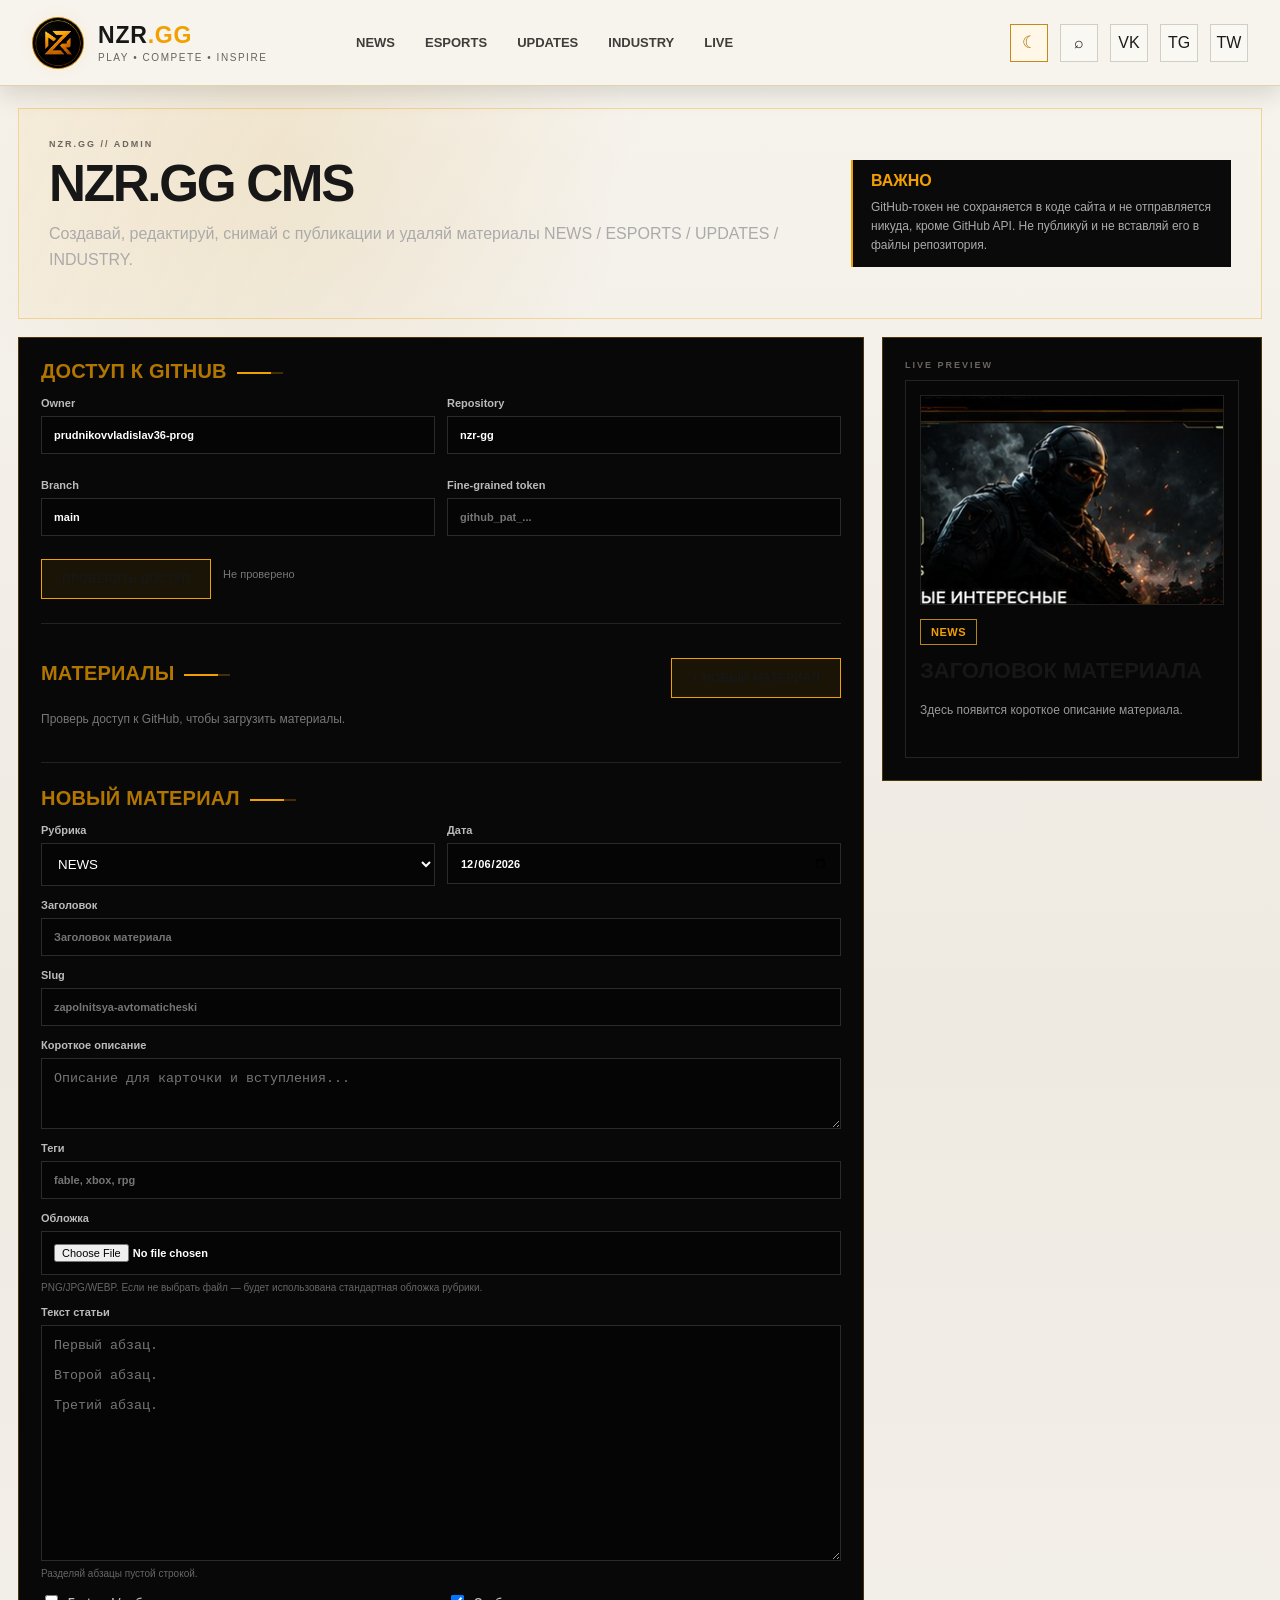
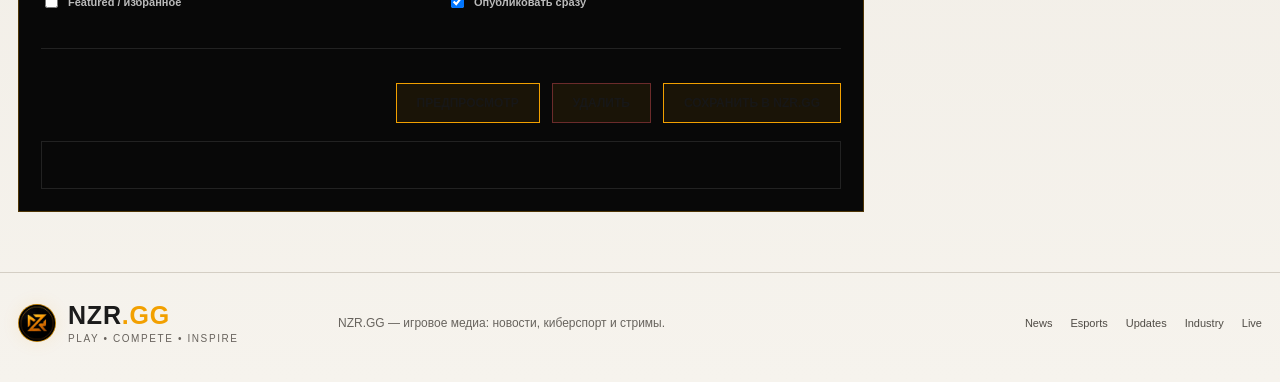
==== commit 414db469: "nzr-gg-site-v1.8" ====
--- a/admin/index.html
+++ b/admin/index.html
@@ -6,8 +6,8 @@
   <meta name="theme-color" content="#090909">
   <meta name="robots" content="noindex,nofollow">
   <title>NZR.GG Admin</title>
-  <script src="../theme.js?v=160"></script>
-<link rel="stylesheet" href="../styles.css?v=160">
+  <script src="../theme.js?v=180"></script>
+<link rel="stylesheet" href="../styles.css?v=180">
 </head>
 <body class="admin-page" data-base=".." data-boot="site.js,admin.js">
   <div data-site-header></div>
@@ -129,6 +129,6 @@
 
   <div data-site-footer></div>
 
-<script src="../boot.js?v=160"></script>
+<script src="../boot.js?v=180"></script>
 </body>
 </html>
--- a/styles.css
+++ b/styles.css
@@ -882,3 +882,39 @@
   .article-share-row{grid-template-columns:1fr!important}
   .article-share-row .btn{white-space:normal}
 }
+
+
+/* v1.7 — compact LIVE */
+.stream-card-compact{grid-template-columns:minmax(280px,52%) 1fr;min-height:0;align-items:stretch}
+.stream-preview-16x9{position:relative;min-height:0!important;aspect-ratio:16/9;background-size:cover!important;background-position:center!important}
+.stream-card-compact .stream-copy{padding:18px 20px;display:flex;flex-direction:column;justify-content:center;gap:7px}
+.stream-card-compact .stream-copy h3{font-size:21px;margin:0}
+.stream-card-compact .stream-copy p{margin:0}
+.stream-link{margin-top:8px;min-height:40px;border:1px solid var(--gold);background:transparent;color:inherit;font:inherit;font-weight:900;padding:10px 14px;text-align:center}
+.stream-link.disabled{opacity:.45;cursor:not-allowed}
+@media(max-width:760px){.stream-card-compact{grid-template-columns:1fr}.stream-preview-16x9{height:auto!important}.stream-card-compact .stream-copy{padding:16px}}
+
+/* ===== NZR.GG v1.8 — LIVE + THEME HARDENING ===== */
+/* Header must be opaque in both themes: page content never bleeds through it. */
+.site-header{isolation:isolate;z-index:1000!important;background:#090909!important;backdrop-filter:none!important}
+:root[data-theme="light"] .site-header{background:#f7f4ee!important;box-shadow:0 8px 22px rgba(33,25,12,.14)!important}
+
+/* LIVE is rebuilt as a compact, collision-proof 16:9 card. */
+.live-grid{grid-template-columns:minmax(0,1.35fr) minmax(260px,.65fr)!important;align-items:start!important}
+.stream-card.stream-card-compact{display:grid!important;grid-template-columns:minmax(280px,1.05fr) minmax(220px,.95fr)!important;min-height:0!important;height:auto!important;overflow:hidden!important;align-items:stretch!important}
+.stream-card-compact .stream-preview-16x9{width:100%!important;height:auto!important;min-height:0!important;aspect-ratio:16/9!important;background-image:url("assets/live-clean.jpg")!important;background-size:cover!important;background-position:center!important;overflow:hidden!important}
+.stream-card-compact .stream-copy{position:relative!important;display:flex!important;flex-direction:column!important;justify-content:center!important;min-width:0!important;padding:18px 20px!important;gap:8px!important;background:var(--panel)!important}
+.stream-card-compact .stream-copy h3{font-size:20px!important;line-height:1.05!important;margin:0!important}
+.stream-card-compact .stream-copy p,.stream-card-compact .stream-meta{margin:0!important;line-height:1.45!important}
+.stream-card-compact .stream-link{position:static!important;display:flex!important;align-items:center!important;justify-content:center!important;width:100%!important;min-height:42px!important;margin:7px 0 0!important;box-sizing:border-box!important;transform:none!important}
+.stream-card-compact .stream-glow,.stream-card-compact .stream-scan{pointer-events:none}
+:root[data-theme="light"] .stream-card-compact .stream-copy{background:#faf8f3!important}
+
+@media(max-width:1050px){
+  .dashboard{grid-template-columns:1fr!important}
+  .live-grid{grid-template-columns:1fr!important}
+}
+@media(max-width:720px){
+  .stream-card.stream-card-compact{grid-template-columns:1fr!important}
+  .stream-card-compact .stream-copy{padding:15px!important}
+}
